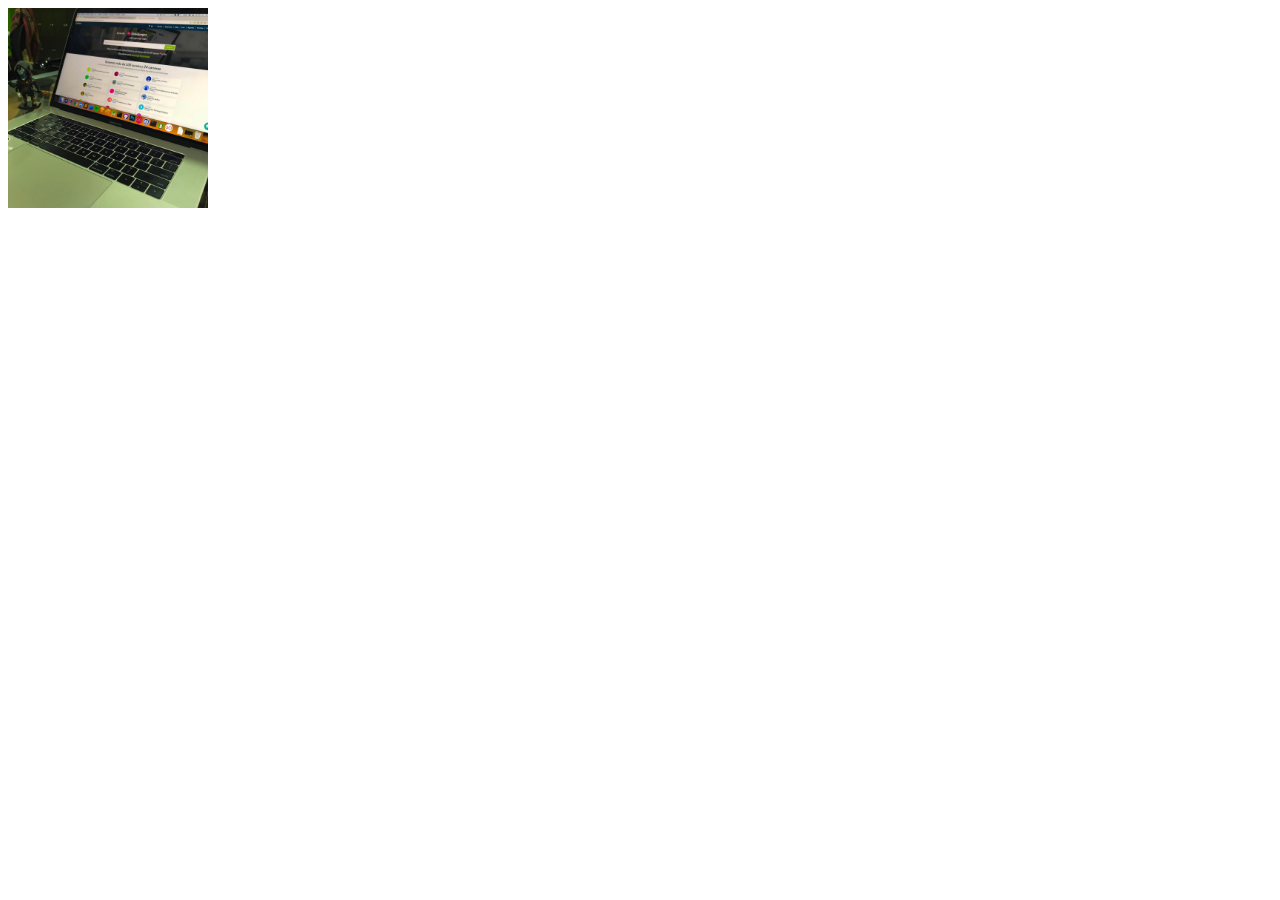
==== instagram_layout/index.html @ 66aaa6ed "Instagram_Layout" ====
<!DOCTYPE html>
<html lang="en">
<head>
    <meta charset="UTF-8">
    <meta name="viewport" content="width=device-width, initial-scale=1.0">
    <title>Instagram_Layout</title>
    <link rel="stylesheet" href="css_insta/insta.css">
</head>
<body>
    <section class="post-list"> <!-- nuestro grid container, el padre -->
        <a href="" class="post"> <!-- nuestro grid item que seria el 
            post que aparte es un enlace asi que sera un ancla, seria nuestro cuadradito -->
            <figure class="post-image"> <!-- lo que hariamos con nuestros componetes -->
                <img src="compu.jpg" alt=""> <!-- y al final nuestra imagen  -->
            </figure>

            <span class="post-overlay">

                <p>
                    <span class="post-likes">150</span><!-- espcio para ver los likes -->
                    <span class="post-comments">10</span><!-- espcio para ver los comentarios -->
    
                </p>

            </span>


            
        </a>


    </section>
    
</body>
</html>
---- instagram_layout/css_insta/insta.css ----
.body {

    margin: 0; /* eliminamos el margen del body */
    font-family: arial;
}

.post {
    /* para que el cursos este activo siempre
    en esta pagina */
    cursor: pointer;  
    position: relative;
    width: 200px;
    display: block;
}

.post-image {
    margin: 0; /* el figure por defecto trae un margen
    asi que eso tenemos que quitarselo */
}

.post-image img {
        /* aca le decimos que tenga un 100% del total 
        que tendra nuestro post padre que aun no lo definimos
        con el grid  */
    width: 100%;
    vertical-align: top;
}

.post-overlay{

    background: rgba(0, 0, 0, .4);
    position: absolute;
    top: 0;
    left: 0;
    right: 0;
    bottom: 0;
    display: none;
    align-items: center;
    justify-content: center;
    color: white;
    text-align: center;
}


.post:hover  .post-overlay { /* hover significa que al estar
    sobre el elemento este realizara alguna accion */
    display: flex;
}

.post-likes,
.post-comments{
width: 80px;
margin: 5px;
font-weight: bolder;
text-align: center;
display: inline-block;
}
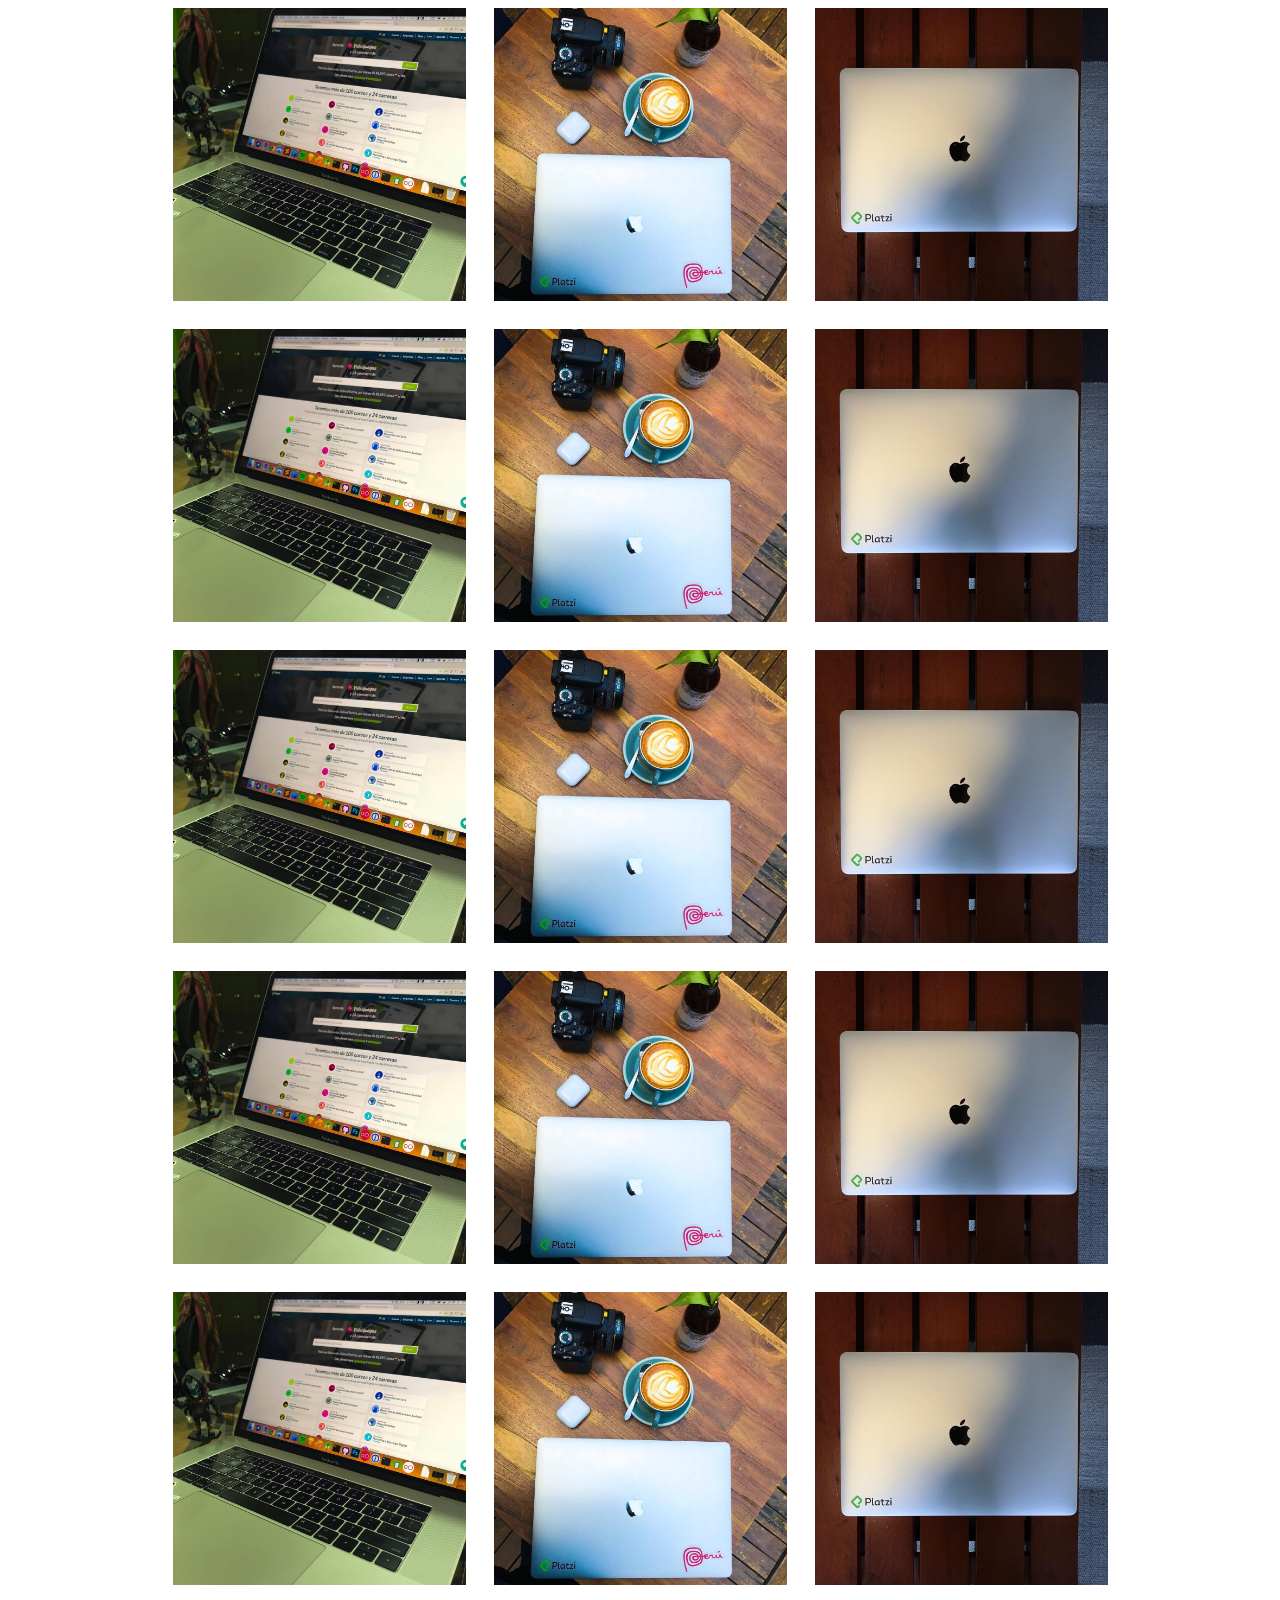
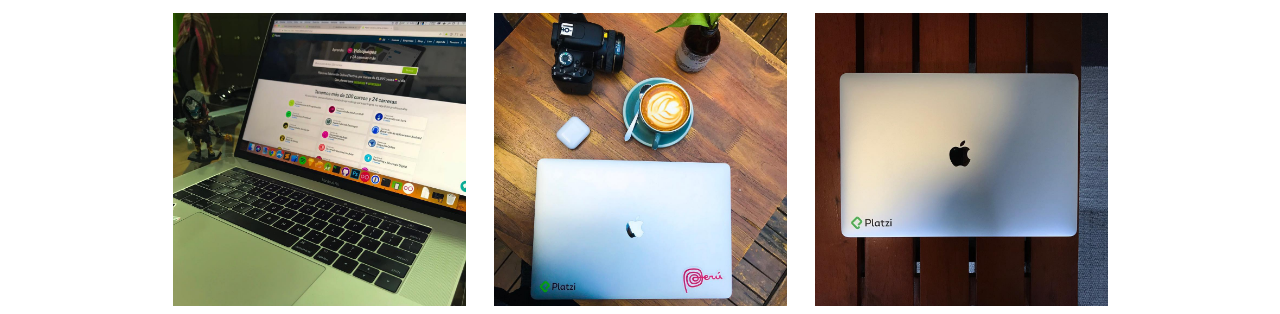
==== commit f99b25a5: "Instagram terminado" ====
--- a/instagram_layout/index.html
+++ b/instagram_layout/index.html
@@ -8,25 +8,294 @@
 </head>
 <body>
     <section class="post-list"> <!-- nuestro grid container, el padre -->
-        <a href="" class="post"> <!-- nuestro grid item que seria el 
-            post que aparte es un enlace asi que sera un ancla, seria nuestro cuadradito -->
-            <figure class="post-image"> <!-- lo que hariamos con nuestros componetes -->
-                <img src="compu.jpg" alt=""> <!-- y al final nuestra imagen  -->
-            </figure>
-
-            <span class="post-overlay">
-
-                <p>
-                    <span class="post-likes">150</span><!-- espcio para ver los likes -->
-                    <span class="post-comments">10</span><!-- espcio para ver los comentarios -->
-    
-                </p>
-
-            </span>
-
-
-            
-        </a>
+        <a href="" class="post"> 
+            <!-- nuestro grid item que seria el 
+            post que aparte es un enlace asi que sera un ancla, seria nuestro cuadradito -->
+            <figure class="post-image"> <!-- lo que hariamos con nuestros componetes -->
+                <img src="compu.jpg" alt=""> <!-- y al final nuestra imagen  -->
+            </figure>
+
+            <span class="post-overlay">
+                <p>
+                    <span class="post-likes">150</span><!-- espcio para ver los likes -->
+                    <span class="post-comments">10</span><!-- espcio para ver los comentarios -->
+
+                </p>
+            </span>  
+        </a>
+
+         <a href="" class="post"> 
+             <!-- nuestro grid item que seria el 
+            post que aparte es un enlace asi que sera un ancla, seria nuestro cuadradito -->
+            <figure class="post-image"> <!-- lo que hariamos con nuestros componetes -->
+                <img src="compu2.jpg" alt=""> <!-- y al final nuestra imagen  -->
+            </figure>
+
+            <span class="post-overlay">
+                <p>
+                    <span class="post-likes">150</span><!-- espcio para ver los likes -->
+                    <span class="post-comments">10</span><!-- espcio para ver los comentarios -->
+
+                </p>
+            </span>  
+        </a>
+
+        <a href="" class="post"> 
+            <!-- nuestro grid item que seria el 
+            post que aparte es un enlace asi que sera un ancla, seria nuestro cuadradito -->
+            <figure class="post-image"> <!-- lo que hariamos con nuestros componetes -->
+                <img src="compu3.jpg" alt=""> <!-- y al final nuestra imagen  -->
+            </figure>
+
+            <span class="post-overlay">
+                <p>
+                    <span class="post-likes">150</span><!-- espcio para ver los likes -->
+                    <span class="post-comments">10</span><!-- espcio para ver los comentarios -->
+
+                </p>
+            </span>  
+        </a>
+
+        <a href="" class="post"> 
+            <!-- nuestro grid item que seria el 
+            post que aparte es un enlace asi que sera un ancla, seria nuestro cuadradito -->
+            <figure class="post-image"> <!-- lo que hariamos con nuestros componetes -->
+                <img src="compu.jpg" alt=""> <!-- y al final nuestra imagen  -->
+            </figure>
+
+            <span class="post-overlay">
+                <p>
+                    <span class="post-likes">150</span><!-- espcio para ver los likes -->
+                    <span class="post-comments">10</span><!-- espcio para ver los comentarios -->
+
+                </p>
+            </span>  
+        </a>
+
+         <a href="" class="post"> 
+             <!-- nuestro grid item que seria el 
+            post que aparte es un enlace asi que sera un ancla, seria nuestro cuadradito -->
+            <figure class="post-image"> <!-- lo que hariamos con nuestros componetes -->
+                <img src="compu2.jpg" alt=""> <!-- y al final nuestra imagen  -->
+            </figure>
+
+            <span class="post-overlay">
+                <p>
+                    <span class="post-likes">150</span><!-- espcio para ver los likes -->
+                    <span class="post-comments">10</span><!-- espcio para ver los comentarios -->
+
+                </p>
+            </span>  
+        </a>
+
+        <a href="" class="post"> 
+            <!-- nuestro grid item que seria el 
+            post que aparte es un enlace asi que sera un ancla, seria nuestro cuadradito -->
+            <figure class="post-image"> <!-- lo que hariamos con nuestros componetes -->
+                <img src="compu3.jpg" alt=""> <!-- y al final nuestra imagen  -->
+            </figure>
+
+            <span class="post-overlay">
+                <p>
+                    <span class="post-likes">150</span><!-- espcio para ver los likes -->
+                    <span class="post-comments">10</span><!-- espcio para ver los comentarios -->
+
+                </p>
+            </span>  
+        </a>
+
+        <a href="" class="post"> 
+            <!-- nuestro grid item que seria el 
+            post que aparte es un enlace asi que sera un ancla, seria nuestro cuadradito -->
+            <figure class="post-image"> <!-- lo que hariamos con nuestros componetes -->
+                <img src="compu.jpg" alt=""> <!-- y al final nuestra imagen  -->
+            </figure>
+
+            <span class="post-overlay">
+                <p>
+                    <span class="post-likes">150</span><!-- espcio para ver los likes -->
+                    <span class="post-comments">10</span><!-- espcio para ver los comentarios -->
+
+                </p>
+            </span>  
+        </a>
+
+         <a href="" class="post"> 
+             <!-- nuestro grid item que seria el 
+            post que aparte es un enlace asi que sera un ancla, seria nuestro cuadradito -->
+            <figure class="post-image"> <!-- lo que hariamos con nuestros componetes -->
+                <img src="compu2.jpg" alt=""> <!-- y al final nuestra imagen  -->
+            </figure>
+
+            <span class="post-overlay">
+                <p>
+                    <span class="post-likes">150</span><!-- espcio para ver los likes -->
+                    <span class="post-comments">10</span><!-- espcio para ver los comentarios -->
+
+                </p>
+            </span>  
+        </a>
+
+        <a href="" class="post"> 
+            <!-- nuestro grid item que seria el 
+            post que aparte es un enlace asi que sera un ancla, seria nuestro cuadradito -->
+            <figure class="post-image"> <!-- lo que hariamos con nuestros componetes -->
+                <img src="compu3.jpg" alt=""> <!-- y al final nuestra imagen  -->
+            </figure>
+
+            <span class="post-overlay">
+                <p>
+                    <span class="post-likes">150</span><!-- espcio para ver los likes -->
+                    <span class="post-comments">10</span><!-- espcio para ver los comentarios -->
+
+                </p>
+            </span>  
+        </a>
+
+        <a href="" class="post"> 
+            <!-- nuestro grid item que seria el 
+            post que aparte es un enlace asi que sera un ancla, seria nuestro cuadradito -->
+            <figure class="post-image"> <!-- lo que hariamos con nuestros componetes -->
+                <img src="compu.jpg" alt=""> <!-- y al final nuestra imagen  -->
+            </figure>
+
+            <span class="post-overlay">
+                <p>
+                    <span class="post-likes">150</span><!-- espcio para ver los likes -->
+                    <span class="post-comments">10</span><!-- espcio para ver los comentarios -->
+
+                </p>
+            </span>  
+        </a>
+
+         <a href="" class="post"> 
+             <!-- nuestro grid item que seria el 
+            post que aparte es un enlace asi que sera un ancla, seria nuestro cuadradito -->
+            <figure class="post-image"> <!-- lo que hariamos con nuestros componetes -->
+                <img src="compu2.jpg" alt=""> <!-- y al final nuestra imagen  -->
+            </figure>
+
+            <span class="post-overlay">
+                <p>
+                    <span class="post-likes">150</span><!-- espcio para ver los likes -->
+                    <span class="post-comments">10</span><!-- espcio para ver los comentarios -->
+
+                </p>
+            </span>  
+        </a>
+
+        <a href="" class="post"> 
+            <!-- nuestro grid item que seria el 
+            post que aparte es un enlace asi que sera un ancla, seria nuestro cuadradito -->
+            <figure class="post-image"> <!-- lo que hariamos con nuestros componetes -->
+                <img src="compu3.jpg" alt=""> <!-- y al final nuestra imagen  -->
+            </figure>
+
+            <span class="post-overlay">
+                <p>
+                    <span class="post-likes">150</span><!-- espcio para ver los likes -->
+                    <span class="post-comments">10</span><!-- espcio para ver los comentarios -->
+
+                </p>
+            </span>  
+        </a>
+
+        <a href="" class="post"> 
+            <!-- nuestro grid item que seria el 
+            post que aparte es un enlace asi que sera un ancla, seria nuestro cuadradito -->
+            <figure class="post-image"> <!-- lo que hariamos con nuestros componetes -->
+                <img src="compu.jpg" alt=""> <!-- y al final nuestra imagen  -->
+            </figure>
+
+            <span class="post-overlay">
+                <p>
+                    <span class="post-likes">150</span><!-- espcio para ver los likes -->
+                    <span class="post-comments">10</span><!-- espcio para ver los comentarios -->
+
+                </p>
+            </span>  
+        </a>
+
+         <a href="" class="post"> 
+             <!-- nuestro grid item que seria el 
+            post que aparte es un enlace asi que sera un ancla, seria nuestro cuadradito -->
+            <figure class="post-image"> <!-- lo que hariamos con nuestros componetes -->
+                <img src="compu2.jpg" alt=""> <!-- y al final nuestra imagen  -->
+            </figure>
+
+            <span class="post-overlay">
+                <p>
+                    <span class="post-likes">150</span><!-- espcio para ver los likes -->
+                    <span class="post-comments">10</span><!-- espcio para ver los comentarios -->
+
+                </p>
+            </span>  
+        </a>
+
+        <a href="" class="post"> 
+            <!-- nuestro grid item que seria el 
+            post que aparte es un enlace asi que sera un ancla, seria nuestro cuadradito -->
+            <figure class="post-image"> <!-- lo que hariamos con nuestros componetes -->
+                <img src="compu3.jpg" alt=""> <!-- y al final nuestra imagen  -->
+            </figure>
+
+            <span class="post-overlay">
+                <p>
+                    <span class="post-likes">150</span><!-- espcio para ver los likes -->
+                    <span class="post-comments">10</span><!-- espcio para ver los comentarios -->
+
+                </p>
+            </span>  
+        </a>
+
+        <a href="" class="post"> 
+            <!-- nuestro grid item que seria el 
+            post que aparte es un enlace asi que sera un ancla, seria nuestro cuadradito -->
+            <figure class="post-image"> <!-- lo que hariamos con nuestros componetes -->
+                <img src="compu.jpg" alt=""> <!-- y al final nuestra imagen  -->
+            </figure>
+
+            <span class="post-overlay">
+                <p>
+                    <span class="post-likes">150</span><!-- espcio para ver los likes -->
+                    <span class="post-comments">10</span><!-- espcio para ver los comentarios -->
+
+                </p>
+            </span>  
+        </a>
+
+         <a href="" class="post"> 
+             <!-- nuestro grid item que seria el 
+            post que aparte es un enlace asi que sera un ancla, seria nuestro cuadradito -->
+            <figure class="post-image"> <!-- lo que hariamos con nuestros componetes -->
+                <img src="compu2.jpg" alt=""> <!-- y al final nuestra imagen  -->
+            </figure>
+
+            <span class="post-overlay">
+                <p>
+                    <span class="post-likes">150</span><!-- espcio para ver los likes -->
+                    <span class="post-comments">10</span><!-- espcio para ver los comentarios -->
+
+                </p>
+            </span>  
+        </a>
+
+        <a href="" class="post"> 
+            <!-- nuestro grid item que seria el 
+            post que aparte es un enlace asi que sera un ancla, seria nuestro cuadradito -->
+            <figure class="post-image"> <!-- lo que hariamos con nuestros componetes -->
+                <img src="compu3.jpg" alt=""> <!-- y al final nuestra imagen  -->
+            </figure>
+
+            <span class="post-overlay">
+                <p>
+                    <span class="post-likes">150</span><!-- espcio para ver los likes -->
+                    <span class="post-comments">10</span><!-- espcio para ver los comentarios -->
+
+                </p>
+            </span>  
+        </a>
+        
 
 
     </section>
--- a/instagram_layout/css_insta/insta.css
+++ b/instagram_layout/css_insta/insta.css
@@ -5,12 +5,21 @@
     font-family: arial;
 }
 
+
+.post-list {
+    display: grid;
+    grid-template-columns: repeat(3, minmax(100px, 293px));
+    justify-content: center;
+    grid-gap: 28px;
+}
+
+
 .post {
     /* para que el cursos este activo siempre
     en esta pagina */
     cursor: pointer;  
     position: relative;
-    width: 200px;
+    /* width: 200px; */
     display: block;
 }
 
@@ -58,4 +67,11 @@
 }
 
 
+@media screen and (max-width: 768px ){
 
+.post-list {
+grid-gap: 3px;
+
+}
+
+}
